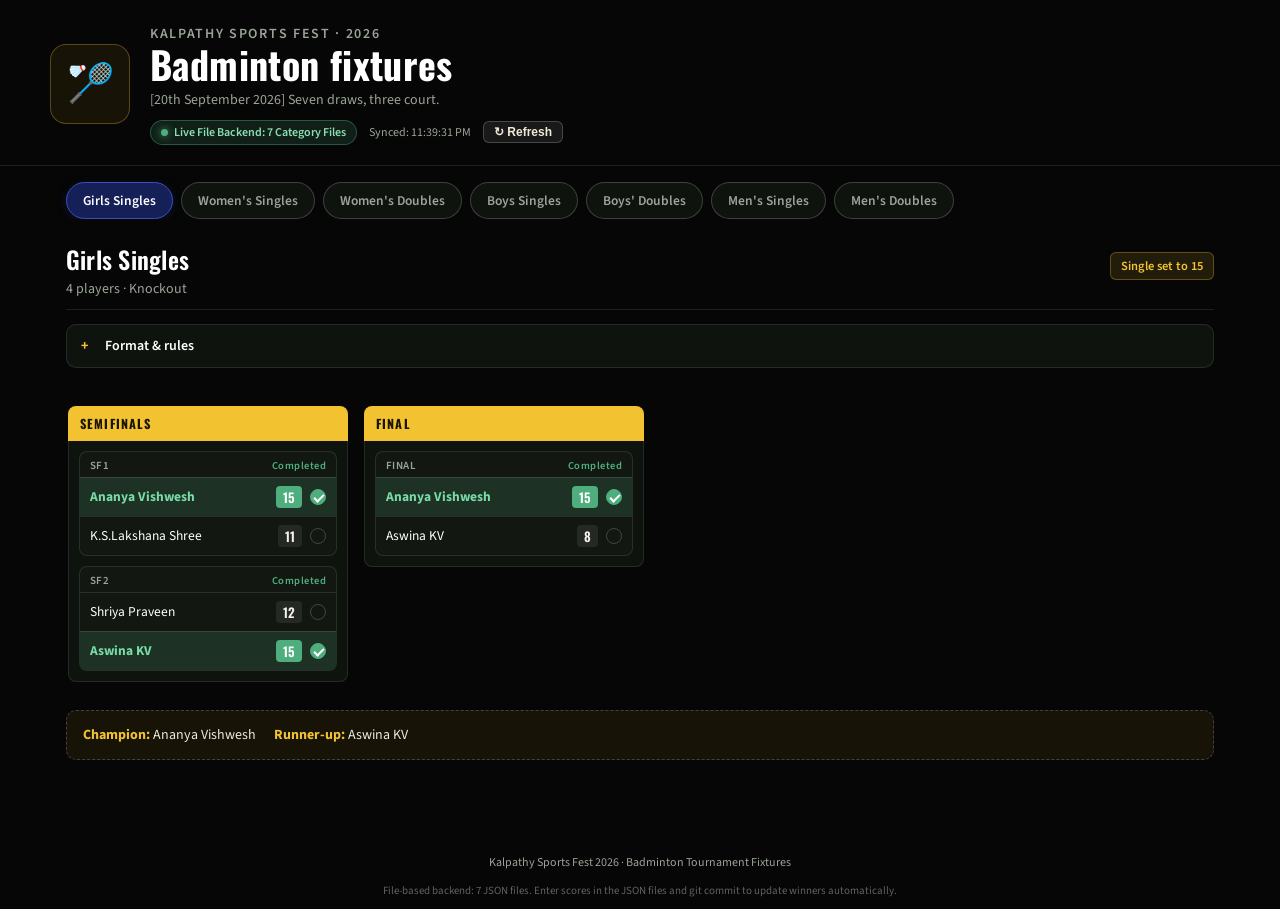
==== public/index.html @ 2b181d4d "feat: update girls' singles final score and add UI styling Update the Girls' Singles final match res" ====
<!DOCTYPE html>
<html lang="en">
<head>
<meta charset="UTF-8">
<title>KSF 2026 — Badminton Fixtures</title>
<meta name="viewport" content="width=device-width, initial-scale=1">
<meta name="description" content="Interactive badminton tournament fixtures for Kalpathy Sports Fest 2026.">
<link rel="preconnect" href="https://fonts.googleapis.com">
<link rel="preconnect" href="https://fonts.gstatic.com" crossorigin>
<link href="https://fonts.googleapis.com/css2?family=Oswald:wght@500;600;700&family=Source+Sans+3:wght@400;500;600;700&display=swap" rel="stylesheet">
<style>
:root {
  --court-deep: #050605;
  --court-mid: #162058;
  --court-line: #f6f3ea;
  --card: #0d120d;
  --gold: #f2c230;
  --gold-soft: rgba(242, 194, 48, 0.12);
  --gold-strong: #f2c230;
  --ink: #eee9d9;
  --muted: #9ba498;
  --hair: rgba(255, 255, 255, 0.1);
  --hair-strong: rgba(255, 255, 255, 0.2);
  --win: #4fae7d;
  --win-bg: rgba(79, 174, 125, 0.18);
  --bg: #050605;
  --surface: #0e130e;
}

* { box-sizing: border-box; }
html, body {
  margin: 0;
  background: var(--bg);
  color: var(--ink);
  font-family: 'Source Sans 3', system-ui, -apple-system, sans-serif;
  -webkit-font-smoothing: antialiased;
  color-scheme: dark;
}
h1, h2, h3, .disp {
  font-family: 'Oswald', Impact, 'Arial Narrow', sans-serif;
  letter-spacing: .01em;
}
.wrap {
  max-width: 1180px;
  margin: 0 auto;
  padding: 0 16px 64px;
}
.hero {
  position: relative;
  overflow: hidden;
  background: #050605;
  border-bottom: 1px solid var(--hair);
  padding: 24px 16px 20px;
}
.hero-inner {
  max-width: 1180px;
  margin: 0 auto;
  position: relative;
}
.hero-brand {
  display: flex;
  align-items: center;
  gap: 20px;
}
.logo-wrap {
  width: 80px;
  height: 80px;
  flex: 0 0 80px;
  display: grid;
  place-items: center;
  border-radius: 16px;
  background: rgba(242, 194, 48, 0.08);
  border: 1px solid rgba(242, 194, 48, 0.3);
  font-size: 38px;
}
.hero-copy {
  min-width: 0;
  flex: 1;
}
.kicker {
  font-size: 13px;
  color: var(--gold);
  text-transform: uppercase;
  letter-spacing: .12em;
  font-weight: 600;
  margin: 0 0 4px;
}
.hero h1 {
  font-size: clamp(26px, 4vw, 38px);
  margin: 0 0 4px;
  font-weight: 700;
  line-height: 1.1;
  color: #ffffff;
}
.hero p {
  margin: 0;
  color: var(--muted);
  font-size: 14px;
  max-width: 600px;
}
.live-status-bar {
  display: flex;
  align-items: center;
  gap: 12px;
  margin-top: 10px;
  font-size: 12px;
  flex-wrap: wrap;
}
.live-badge {
  display: inline-flex;
  align-items: center;
  gap: 6px;
  padding: 3px 10px;
  border-radius: 999px;
  background: rgba(79, 174, 125, 0.15);
  border: 1px solid rgba(79, 174, 125, 0.4);
  color: #8be0b2;
  font-weight: 600;
}
.pulse-dot {
  width: 7px;
  height: 7px;
  border-radius: 50%;
  background: #4fae7d;
  box-shadow: 0 0 8px #4fae7d;
  animation: pulse 1.8s infinite;
}
@keyframes pulse {
  0% { opacity: 0.4; }
  50% { opacity: 1; }
  100% { opacity: 0.4; }
}
.sync-note {
  color: var(--muted);
}
.refresh-btn {
  background: rgba(255, 255, 255, 0.08);
  border: 1px solid rgba(255, 255, 255, 0.2);
  color: var(--ink);
  border-radius: 6px;
  padding: 3px 10px;
  font-size: 12px;
  font-weight: 600;
  cursor: pointer;
}
.refresh-btn:hover {
  background: rgba(255, 255, 255, 0.15);
}
.tabs {
  display: flex;
  gap: 8px;
  overflow-x: auto;
  padding: 16px 16px 0;
  max-width: 1180px;
  margin: 0 auto;
  scrollbar-width: thin;
}
.tabs::-webkit-scrollbar { height: 5px; }
.tab {
  flex: 0 0 auto;
  padding: 8px 16px;
  border-radius: 999px;
  border: 1px solid var(--hair-strong);
  background: var(--surface);
  color: var(--muted);
  font-size: 13.5px;
  font-weight: 600;
  cursor: pointer;
  white-space: nowrap;
  font-family: 'Source Sans 3', sans-serif;
  transition: all .15s ease;
}
.tab:hover {
  color: #fff;
  background: rgba(255, 255, 255, 0.08);
}
.tab.active {
  background: var(--court-mid);
  border-color: #3b50ba;
  color: #fff;
  box-shadow: 0 2px 8px rgba(22, 32, 88, 0.5);
}
.cat {
  display: none;
  animation: fadein .25s ease;
}
.cat.active { display: block; }
@keyframes fadein {
  from { opacity: 0; transform: translateY(4px); }
  to { opacity: 1; transform: translateY(0); }
}
.cat-head {
  padding: 22px 0 10px;
  display: flex;
  flex-wrap: wrap;
  align-items: baseline;
  justify-content: space-between;
  gap: 8px;
  border-bottom: 1px solid var(--hair);
}
.cat-head h2 {
  font-size: 24px;
  margin: 0;
  font-weight: 600;
  color: #fff;
}
.cat-sub {
  color: var(--muted);
  font-size: 14px;
  margin: 2px 0 0;
}
.chip {
  font-size: 12.5px;
  color: var(--gold);
  background: var(--gold-soft);
  border: 1px solid rgba(242, 194, 48, 0.3);
  padding: 4px 10px;
  border-radius: 6px;
  font-weight: 600;
}
details.rules {
  margin: 14px 0 6px;
  border: 1px solid var(--hair);
  border-radius: 10px;
  background: var(--surface);
}
details.rules summary {
  cursor: pointer;
  padding: 11px 14px;
  font-weight: 600;
  font-size: 14px;
  color: #fff;
  list-style: none;
  display: flex;
  align-items: center;
  gap: 8px;
}
details.rules summary::-webkit-details-marker { display: none; }
details.rules summary:before {
  content: "+";
  display: inline-block;
  width: 16px;
  color: var(--gold);
  font-weight: 700;
}
details.rules[open] summary:before { content: "–"; }
details.rules .rulebody { padding: 0 16px 14px 38px; }
details.rules ul { margin: 6px 0; padding-left: 16px; }
details.rules li {
  font-size: 13.5px;
  color: var(--muted);
  line-height: 1.55;
  margin-bottom: 6px;
}
.round-scroll {
  display: flex;
  gap: 16px;
  overflow-x: auto;
  padding: 18px 2px 10px;
  scroll-snap-type: x proximity;
}
.round-col {
  flex: 0 0 280px;
  scroll-snap-align: start;
}
.round-title {
  background: var(--gold-strong);
  color: #1a1503;
  font-size: 12.5px;
  text-transform: uppercase;
  letter-spacing: .09em;
  font-weight: 700;
  padding: 8px 12px;
  border-radius: 8px 8px 0 0;
  font-family: 'Oswald', sans-serif;
}
.round-body {
  border: 1px solid var(--hair);
  border-top: none;
  border-radius: 0 0 8px 8px;
  padding: 10px;
  display: flex;
  flex-direction: column;
  gap: 10px;
  background: var(--surface);
  min-height: 8px;
}
.match {
  border: 1px solid var(--hair);
  border-radius: 8px;
  overflow: hidden;
  background: rgba(255, 255, 255, 0.02);
}
.m-id {
  font-size: 11px;
  color: var(--muted);
  padding: 6px 10px 4px;
  font-weight: 600;
  letter-spacing: .04em;
  display: flex;
  justify-content: space-between;
}
.side {
  display: flex;
  align-items: center;
  justify-content: space-between;
  padding: 8px 10px;
  border-top: 1px solid var(--hair);
  gap: 8px;
  transition: background .12s;
  pointer-events: none !important;
  user-select: none;
}
.side.win {
  background: var(--win-bg);
}
.side .nm-wrap {
  display: flex;
  align-items: center;
  gap: 6px;
  min-width: 0;
  flex: 1;
}
.side .nm {
  font-size: 13.5px;
  line-height: 1.3;
  color: #fff;
}
.side.win .nm {
  color: #79dca6;
  font-weight: 700;
}
.side.placeholder .nm {
  color: var(--muted);
  font-style: italic;
}
.score-tag {
  font-family: 'Oswald', sans-serif;
  font-size: 13px;
  font-weight: 600;
  padding: 1px 7px;
  border-radius: 4px;
  background: rgba(255, 255, 255, 0.08);
  color: #f6f3ea;
  margin-left: auto;
}
.side.win .score-tag {
  background: var(--win);
  color: #ffffff;
}
.tick {
  width: 16px;
  height: 16px;
  border-radius: 50%;
  border: 1.5px solid var(--hair-strong);
  flex: 0 0 16px;
}
.side.win .tick {
  background: var(--win);
  border-color: var(--win);
  position: relative;
}
.side.win .tick:after {
  content: "";
  position: absolute;
  left: 4.5px;
  top: 2px;
  width: 4px;
  height: 8px;
  border: solid #fff;
  border-width: 0 2px 2px 0;
  transform: rotate(45deg);
}
.bye-note {
  font-size: 11.5px;
  color: var(--gold);
  padding: 0 10px 8px;
}
.grp-grid {
  display: grid;
  grid-template-columns: 1fr 1fr;
  gap: 18px;
  margin-top: 16px;
}
@media (max-width: 720px) {
  .grp-grid { grid-template-columns: 1fr; }
}
.grp-card {
  border: 1px solid var(--hair);
  border-radius: 10px;
  background: var(--surface);
  overflow: hidden;
}
.grp-card h3 {
  margin: 0;
  padding: 10px 14px;
  background: var(--gold-strong);
  color: #1a1503;
  font-size: 15px;
  font-weight: 700;
}
.team-row {
  display: flex;
  align-items: center;
  gap: 8px;
  padding: 8px 14px;
  font-size: 13.5px;
  border-top: 1px solid var(--hair);
  color: #fff;
}
.team-row .n {
  color: var(--gold);
  font-weight: 700;
  font-family: 'Oswald', sans-serif;
  width: 18px;
}
.rr-matches { padding: 6px 12px 12px; }
.rr-match {
  display: flex;
  align-items: center;
  gap: 8px;
  padding: 8px 0;
  border-top: 1px solid var(--hair);
  font-size: 13px;
}
.rr-match:first-child { border-top: none; }
.rr-id {
  width: 70px;
  flex: 0 0 70px;
  color: var(--muted);
  font-size: 11px;
  font-weight: 600;
}
.rr-side {
  flex: 1;
  padding: 6px 8px;
  border-radius: 6px;
  line-height: 1.3;
}
.rr-side.win {
  background: var(--win-bg);
  color: #79dca6;
  font-weight: 700;
}
.vs { color: var(--muted); font-size: 11px; }
table.standings {
  width: 100%;
  border-collapse: collapse;
  margin-top: 6px;
  font-size: 12.8px;
}
table.standings th {
  text-align: left;
  font-weight: 600;
  color: var(--muted);
  font-size: 11px;
  text-transform: uppercase;
  letter-spacing: .04em;
  padding: 6px 8px;
  border-bottom: 1px solid var(--hair-strong);
}
table.standings td {
  padding: 7px 8px;
  border-bottom: 1px solid var(--hair);
  color: #fff;
}
table.standings tr.rank1 td {
  background: var(--win-bg);
  font-weight: 700;
  color: #79dca6;
}
.champ-strip {
  margin-top: 18px;
  padding: 14px 16px;
  border: 1px dashed var(--hair-strong);
  border-radius: 10px;
  background: rgba(242, 194, 48, 0.08);
  display: flex;
  flex-wrap: wrap;
  gap: 18px;
  font-size: 14px;
}
.champ-strip b { color: var(--gold); }
footer {
  max-width: 1180px;
  margin: 30px auto 0;
  padding: 0 16px;
  color: var(--muted);
  font-size: 12px;
  text-align: center;
}
</style>
</head>
<body>

<div class="hero">
  <div class="hero-inner">
    <div class="hero-brand">
      <div class="logo-wrap">
        <span>🏸</span>
      </div>
      <div class="hero-copy">
        <p class="kicker">Kalpathy Sports Fest · 2026</p>
        <h1>Badminton fixtures</h1>
        <p>[20th September 2026] Seven draws, three court.</p>
        <div class="live-status-bar">
          <span class="live-badge">
            <span class="pulse-dot"></span>
            <span>Live File Backend: 7 Category Files</span>
          </span>
          <span class="sync-note" id="sync-time">Syncing data...</span>
          <button class="refresh-btn" onclick="KSF.refresh()">↻ Refresh</button>
        </div>
      </div>
    </div>
  </div>
</div>

<div class="tabs" id="tabs"></div>

<div class="wrap" id="catHost"></div>

<footer>
  <p>Kalpathy Sports Fest 2026 · Badminton Tournament Fixtures</p>
  <p style="opacity:0.6;font-size:11px;margin-top:4px;">File-based backend: 7 JSON files. Enter scores in the JSON files and git commit to update winners automatically.</p>
</footer>

<script>
(function() {
  "use strict";

  var CATEGORY_FILES = [
    { id: "girls-singles", file: "girls-singles.json", name: "Girls Singles" },
    { id: "womens-singles", file: "womens-singles.json", name: "Women's Singles" },
    { id: "womens-doubles", file: "womens-doubles.json", name: "Women's Doubles" },
    { id: "boys-singles", file: "boys-singles.json", name: "Boys Singles" },
    { id: "boys-doubles", file: "boys-doubles.json", name: "Boys' Doubles" },
    { id: "mens-singles", file: "mens-singles.json", name: "Men's Singles" },
    { id: "mens-doubles", file: "mens-doubles.json", name: "Men's Doubles" }
  ];

  var GEN_SINGLES = [
    "Toss decides who serves first and choice of ends.",
    "Serves are underarm and diagonal, struck below waist height; server uses the right court on an even score, left on odd.",
    "Full singles court is in play; a shuttle on the line is in.",
    "A let replays the rally without penalty for accidental disturbances (shuttle caught in net, early serve, shuttle breaking apart).",
    "A rally is lost immediately for a shuttle landing out, failing to clear the net, touching a player or their clothing, a double hit, or obstructing an opponent.",
    "Umpire and organizer calls on faults or lets are final."
  ];

  var GEN_DOUBLES = [
    "Toss decides which team serves first and choice of ends.",
    "One serve per turn (no second serve); serves are underarm, diagonal, and below waist height.",
    "The full doubles court, including the wider sidelines and short service line, is in play.",
    "Serving side's service court follows their own score (even = right, odd = left); the receiving pair may stand in either box but can't swap until their side serves.",
    "A let replays the rally without penalty for accidental disturbances.",
    "A rally is lost immediately for a shuttle landing out, failing to clear the net, touching a player, a double hit, obstruction, or both partners touching the shuttle in succession.",
    "Umpire and organizer calls on faults or lets are final."
  ];

  var catDataMap = {};
  var activeCatId = "girls-singles";
  var lastSyncDate = null;

  function esc(s) {
    return String(s || "").replace(/&/g, "&amp;").replace(/</g, "&lt;").replace(/>/g, "&gt;");
  }

  /* Compute winner and scores for a match */
  function getMatchOutcome(m) {
    var hasScores = false;
    var sA = null, sB = null;
    var scoreLabelA = "", scoreLabelB = "";
    var winnerSide = null;

    if (m.scoreA !== null && m.scoreA !== undefined && m.scoreB !== null && m.scoreB !== undefined) {
      sA = parseInt(m.scoreA, 10);
      sB = parseInt(m.scoreB, 10);
      if (!isNaN(sA) && !isNaN(sB)) {
        hasScores = true;
        scoreLabelA = String(sA);
        scoreLabelB = String(sB);
        if (sA > sB) winnerSide = "A";
        else if (sB > sA) winnerSide = "B";
      }
    } else if (Array.isArray(m.sets) && m.sets.length > 0) {
      hasScores = true;
      var winsA = 0, winsB = 0;
      var partsA = [], partsB = [];
      m.sets.forEach(function(set) {
        if (Array.isArray(set) && set.length >= 2) {
          var pA = parseInt(set[0], 10) || 0;
          var pB = parseInt(set[1], 10) || 0;
          partsA.push(pA);
          partsB.push(pB);
          if (pA > pB) winsA++;
          else if (pB > pA) winsB++;
        }
      });
      scoreLabelA = partsA.join(", ");
      scoreLabelB = partsB.join(", ");
      if (winsA > winsB) winnerSide = "A";
      else if (winsB > winsA) winnerSide = "B";
    }

    if (m.winner) {
      winnerSide = m.winner.toUpperCase();
    }

    return {
      hasScores: hasScores || !!m.winner,
      sA: sA,
      sB: sB,
      scoreLabelA: scoreLabelA,
      scoreLabelB: scoreLabelB,
      winnerSide: winnerSide
    };
  }

  /* Resolve placeholder references (e.g. "SF1", "SF1:loser", "GA", "BD:1") */
  function resolveParticipant(sideVal, ctx) {
    if (!sideVal) return { name: "TBD", isResolved: false, isPending: true };

    if (typeof sideVal === "object") {
      if (sideVal.ref) {
        var wObj = sideVal.loser ? ctx.losers[sideVal.ref] : ctx.winners[sideVal.ref];
        if (wObj) return { name: wObj, isResolved: true, isPending: false };
        return { name: (sideVal.loser ? "Loser " : "Winner ") + sideVal.ref, isResolved: false, isPending: true };
      }
      if (sideVal.group) {
        var gKey = sideVal.group + (sideVal.rank ? ":" + sideVal.rank : "");
        var gWinner = ctx.groupRanks[gKey] || ctx.groupRanks[sideVal.group];
        if (gWinner) return { name: gWinner, isResolved: true, isPending: false };
        return { name: "Rank " + (sideVal.rank || "1") + " (" + sideVal.group + ")", isResolved: false, isPending: true };
      }
      if (sideVal.name) return { name: sideVal.name, isResolved: true, isPending: false };
    }

    var str = String(sideVal).trim();

    // Check for "MATCH_ID:loser" or "MATCH_ID-loser"
    if (str.indexOf(":loser") !== -1 || str.indexOf("-loser") !== -1) {
      var matchIdL = str.replace(":loser", "").replace("-loser", "");
      if (ctx.losers[matchIdL]) {
        return { name: ctx.losers[matchIdL], isResolved: true, isPending: false };
      }
      return { name: "Loser " + matchIdL, isResolved: false, isPending: true };
    }

    // Check if it's a match ID reference (e.g. "SF1", "QF2", "R1-M1")
    if (ctx.allMatchIds[str]) {
      if (ctx.winners[str]) {
        return { name: ctx.winners[str], isResolved: true, isPending: false };
      }
      return { name: "Winner " + str, isResolved: false, isPending: true };
    }

    // Check if it's a group reference like "GA", "GB", "BD:1", "BD:2"
    if (ctx.groupRanks[str]) {
      return { name: ctx.groupRanks[str], isResolved: true, isPending: false };
    }
    if (str.indexOf(":") !== -1 && ctx.allGroupIds[str.split(":")[0]]) {
      var parts = str.split(":");
      return { name: "Rank " + parts[1] + " (" + parts[0] + ")", isResolved: false, isPending: true };
    }
    if (ctx.allGroupIds[str]) {
      return { name: "Winner " + str, isResolved: false, isPending: true };
    }

    // Default: it's an actual fixed player or team name!
    return { name: str, isResolved: true, isPending: false };
  }

  /* Compute standings for round robin groups */
  function computeStandings(cat, ctx) {
    var standings = {};
    if (!cat.groups) return standings;

    cat.groups.forEach(function(g) {
      var stats = {};
      g.teams.forEach(function(t) {
        stats[t] = { name: t, p: 0, w: 0, l: 0, pf: 0, pa: 0, diff: 0 };
      });

      g.matches.forEach(function(m) {
        var outcome = getMatchOutcome(m);
        if (outcome.hasScores && outcome.winnerSide) {
          var teamA = m.a;
          var teamB = m.b;
          if (stats[teamA] && stats[teamB]) {
            stats[teamA].p++;
            stats[teamB].p++;
            var sA = outcome.sA !== null ? outcome.sA : 0;
            var sB = outcome.sB !== null ? outcome.sB : 0;
            stats[teamA].pf += sA;
            stats[teamA].pa += sB;
            stats[teamB].pf += sB;
            stats[teamB].pa += sA;

            if (outcome.winnerSide === "A") {
              stats[teamA].w++;
              stats[teamB].l++;
            } else if (outcome.winnerSide === "B") {
              stats[teamB].w++;
              stats[teamA].l++;
            }
          }
        }
      });

      var list = g.teams.map(function(t) {
        var s = stats[t];
        s.diff = s.pf - s.pa;
        return s;
      });

      list.sort(function(x, y) {
        return (y.w - x.w) || (y.diff - x.diff) || (y.pf - x.pf);
      });

      standings[g.id] = list;

      list.forEach(function(item, idx) {
        var rankNum = idx + 1;
        if (item.w > 0 || item.p > 0) {
          ctx.groupRanks[g.id + ":" + rankNum] = item.name;
          if (rankNum === 1) ctx.groupRanks[g.id] = item.name;
        }
      });
    });

    return standings;
  }

  /* Compute full tournament state: winners, losers, advanced slots */
  function computeTournamentContext(cat) {
    var ctx = {
      winners: {},
      losers: {},
      groupRanks: {},
      allMatchIds: {},
      allGroupIds: {}
    };

    if (cat.groups) {
      cat.groups.forEach(function(g) {
        ctx.allGroupIds[g.id] = true;
        g.matches.forEach(function(m) { ctx.allMatchIds[m.id] = true; });
      });
      computeStandings(cat, ctx);
    }

    if (cat.rounds) {
      cat.rounds.forEach(function(round) {
        round.matches.forEach(function(m) { ctx.allMatchIds[m.id] = true; });
      });

      cat.rounds.forEach(function(round) {
        round.matches.forEach(function(m) {
          var a = resolveParticipant(m.a, ctx);
          var b = resolveParticipant(m.b, ctx);
          var outcome = getMatchOutcome(m);

          if (outcome.winnerSide === "A" && a.isResolved) {
            ctx.winners[m.id] = a.name;
            ctx.losers[m.id] = b.name;
          } else if (outcome.winnerSide === "B" && b.isResolved) {
            ctx.winners[m.id] = b.name;
            ctx.losers[m.id] = a.name;
          }
        });
      });
    }

    return ctx;
  }

  /* Render a knockout match card */
  function renderMatchCard(m, ctx) {
    var a = resolveParticipant(m.a, ctx);
    var b = resolveParticipant(m.b, ctx);
    var outcome = getMatchOutcome(m);

    var isWinA = outcome.winnerSide === "A";
    var isWinB = outcome.winnerSide === "B";

    var html = '<div class="match" id="match-' + esc(m.id) + '">';
    html += '<div class="m-id"><span>' + esc(m.id) + '</span>';
    if (outcome.winnerSide) {
      html += '<span style="color:var(--win);font-size:10.5px;">Completed</span>';
    }
    html += '</div>';

    // Side A
    var classA = "side" + (isWinA ? " win" : "") + (a.isPending ? " placeholder" : "");
    html += '<div class="' + classA + '">';
    html += '<div class="nm-wrap"><span class="nm">' + esc(a.name) + '</span></div>';
    if (outcome.scoreLabelA) {
      html += '<span class="score-tag">' + esc(outcome.scoreLabelA) + '</span>';
    }
    html += '<span class="tick"></span>';
    html += '</div>';

    // Side B
    var classB = "side" + (isWinB ? " win" : "") + (b.isPending ? " placeholder" : "");
    html += '<div class="' + classB + '">';
    html += '<div class="nm-wrap"><span class="nm">' + esc(b.name) + '</span></div>';
    if (outcome.scoreLabelB) {
      html += '<span class="score-tag">' + esc(outcome.scoreLabelB) + '</span>';
    }
    html += '<span class="tick"></span>';
    html += '</div>';

    if (m.byeNote) {
      html += '<div class="bye-note">' + esc(m.byeNote) + '</div>';
    }

    html += '</div>';
    return html;
  }

  /* Render rules accordion */
  function renderRulesHTML(id, formatList, generalList) {
    var f = (formatList || []).map(function(x) { return "<li>" + esc(x) + "</li>"; }).join("");
    var g = (generalList || []).map(function(x) { return "<li>" + esc(x) + "</li>"; }).join("");
    return '<details class="rules" id="rules-' + esc(id) + '"><summary>Format &amp; rules</summary><div class="rulebody">' +
      '<div style="font-weight:600;font-size:12.5px;color:var(--muted);margin:8px 0 4px;text-transform:uppercase;letter-spacing:.05em;">Format &amp; scoring</div><ul>' + f + '</ul>' +
      '<div style="font-weight:600;font-size:12.5px;color:var(--muted);margin:10px 0 4px;text-transform:uppercase;letter-spacing:.05em;">General play</div><ul>' + g + '</ul>' +
      '</div></details>';
  }

  /* Render podium champion strip */
  function renderChampionLine(cat, ctx) {
    if (!cat.rounds || cat.rounds.length === 0) return "";
    var lastRound = cat.rounds[cat.rounds.length - 1];
    var finalMatch = lastRound.matches.filter(function(m) { return /FINAL/i.test(m.id) && !/3RD/i.test(m.id); })[0];
    var thirdMatch = lastRound.matches.filter(function(m) { return /3RD/i.test(m.id); })[0];

    var parts = [];
    if (finalMatch) {
      var w = ctx.winners[finalMatch.id];
      var l = ctx.losers[finalMatch.id];
      parts.push('<span><b>Champion:</b> ' + esc(w || "TBD") + '</span>');
      parts.push('<span><b>Runner-up:</b> ' + esc(l || "TBD") + '</span>');
    }
    if (thirdMatch) {
      var w3 = ctx.winners[thirdMatch.id];
      parts.push('<span><b>3rd place:</b> ' + esc(w3 || "TBD") + '</span>');
    }
    return parts.length ? '<div class="champ-strip">' + parts.join("") + '</div>' : "";
  }

  /* Render a single category view */
  function renderCategoryView(cat) {
    var host = document.getElementById("cat-" + cat.id);
    if (!host) return;

    var ctx = computeTournamentContext(cat);
    var body = host.querySelector(".cat-body");

    var html = "";

    if (cat.type === "roundrobin") {
      var standings = computeStandings(cat, ctx);
      html += '<div class="grp-grid">';
      cat.groups.forEach(function(g) {
        html += '<div class="grp-card"><h3>' + esc(g.name) + ' — teams</h3>';
        g.teams.forEach(function(t, i) {
          html += '<div class="team-row"><span class="n">' + (i + 1) + '</span><span>' + esc(t) + '</span></div>';
        });

        html += '<div class="rr-matches">';
        g.matches.forEach(function(m) {
          var outcome = getMatchOutcome(m);
          var isWinA = outcome.winnerSide === "A";
          var isWinB = outcome.winnerSide === "B";

          html += '<div class="rr-match">' +
            '<span class="rr-id">' + esc(m.id.replace(g.id + "-", "")) + '</span>' +
            '<span class="rr-side' + (isWinA ? " win" : "") + '">' + esc(m.a) + '</span>' +
            (outcome.scoreLabelA ? '<span class="score-tag">' + esc(outcome.scoreLabelA) + '</span>' : '') +
            '<span class="vs">v</span>' +
            (outcome.scoreLabelB ? '<span class="score-tag">' + esc(outcome.scoreLabelB) + '</span>' : '') +
            '<span class="rr-side' + (isWinB ? " win" : "") + '">' + esc(m.b) + '</span>' +
            '</div>';
        });
        html += '</div>';

        var st = standings[g.id] || [];
        html += '<div style="padding:0 14px 14px;"><table class="standings"><tr><th>Team</th><th>P</th><th>W</th><th>L</th><th>Diff</th></tr>';
        st.forEach(function(s, i) {
          var isTop = (i === 0 && s.w > 0);
          html += '<tr class="' + (isTop ? "rank1" : "") + '"><td>' + esc(s.name) + '</td><td>' + s.p + '</td><td>' + s.w + '</td><td>' + s.l + '</td><td>' + (s.diff > 0 ? "+" : "") + s.diff + '</td></tr>';
        });
        html += '</table></div></div>';
      });
      html += '</div>';

      if (cat.rounds && cat.rounds.length > 0) {
        html += '<div style="margin-top:22px;" class="round-scroll">';
        cat.rounds.forEach(function(round) {
          html += '<div class="round-col"><div class="round-title">' + esc(round.name) + '</div><div class="round-body">';
          round.matches.forEach(function(m) { html += renderMatchCard(m, ctx); });
          html += '</div></div>';
        });
        html += '</div>';
      }
    } else {
      // Knockout
      html += '<div class="round-scroll">';
      cat.rounds.forEach(function(round) {
        html += '<div class="round-col"><div class="round-title">' + esc(round.name) + '</div><div class="round-body">';
        round.matches.forEach(function(m) { html += renderMatchCard(m, ctx); });
        html += '</div></div>';
      });
      html += '</div>';
    }

    body.innerHTML = html;

    var champHost = host.querySelector(".champ-host");
    if (champHost) {
      champHost.innerHTML = renderChampionLine(cat, ctx);
    }
  }

  /* Fetch all 7 category files with multi-path fallback and cache-busting */
  function fetchCategoryFile(filename) {
    var ts = "?_t=" + Date.now();
    var pathsToTry = [
      "./data/" + filename + ts,
      "data/" + filename + ts,
      "./" + filename + ts
    ];

    function tryPath(idx) {
      if (idx >= pathsToTry.length) {
        return Promise.reject(new Error("Cannot load " + filename));
      }
      return fetch(pathsToTry[idx], { cache: "no-store" })
        .then(function(res) {
          if (!res.ok) throw new Error("HTTP " + res.status);
          return res.json();
        })
        .catch(function() {
          return tryPath(idx + 1);
        });
    }

    return tryPath(0);
  }

  function fetchAllCategories(silent) {
    var promises = CATEGORY_FILES.map(function(item) {
      return fetchCategoryFile(item.file)
        .then(function(json) {
          catDataMap[item.id] = json;
        })
        .catch(function(err) {
          console.warn("Could not load " + item.file, err);
        });
    });

    return Promise.all(promises).then(function() {
      lastSyncDate = new Date();
      var timeEl = document.getElementById("sync-time");
      if (timeEl) {
        timeEl.textContent = "Synced: " + lastSyncDate.toLocaleTimeString();
      }
      CATEGORY_FILES.forEach(function(item) {
        var cat = catDataMap[item.id];
        if (cat) {
          var titleEl = document.getElementById("title-" + item.id);
          var subEl = document.getElementById("sub-" + item.id);
          var chipEl = document.getElementById("chip-" + item.id);
          var rulesEl = document.getElementById("rules-host-" + item.id);

          if (titleEl) titleEl.textContent = cat.name;
          if (subEl) subEl.textContent = cat.subtitle || "";
          if (chipEl) chipEl.textContent = cat.chip || "";
          if (rulesEl && !rulesEl.hasChildNodes()) {
            var genRules = (cat.type === "roundrobin" || cat.id.indexOf("doubles") !== -1) ? GEN_DOUBLES : GEN_SINGLES;
            rulesEl.innerHTML = renderRulesHTML(cat.id, cat.rulesFormat || [], genRules);
          }
          renderCategoryView(cat);
        }
      });
    });
  }

  function showTab(id) {
    activeCatId = id;
    CATEGORY_FILES.forEach(function(item) {
      var catEl = document.getElementById("cat-" + item.id);
      var tabEl = document.getElementById("tabbtn-" + item.id);
      if (catEl) catEl.classList.toggle("active", item.id === id);
      if (tabEl) tabEl.classList.toggle("active", item.id === id);
    });
  }

  /* Initialize DOM */
  function initDOM() {
    var tabsHost = document.getElementById("tabs");
    var catHost = document.getElementById("catHost");

    tabsHost.innerHTML = "";
    catHost.innerHTML = "";

    CATEGORY_FILES.forEach(function(item, i) {
      // Tab button
      var tab = document.createElement("button");
      tab.className = "tab" + (item.id === activeCatId ? " active" : "");
      tab.textContent = item.name;
      tab.id = "tabbtn-" + item.id;
      tab.onclick = function() { showTab(item.id); };
      tabsHost.appendChild(tab);

      // Category Section
      var section = document.createElement("div");
      section.className = "cat" + (item.id === activeCatId ? " active" : "");
      section.id = "cat-" + item.id;
      section.innerHTML =
        '<div class="cat-head">' +
          '<div><h2 id="title-' + esc(item.id) + '">' + esc(item.name) + '</h2>' +
          '<p class="cat-sub" id="sub-' + esc(item.id) + '">Loading data...</p></div>' +
          '<div style="display:flex;align-items:center;gap:8px;">' +
            '<span class="chip" id="chip-' + esc(item.id) + '">Loading...</span>' +
          '</div>' +
        '</div>' +
        '<div class="rules-host" id="rules-host-' + esc(item.id) + '"></div>' +
        '<div class="cat-body" style="padding-top:14px;">Loading fixtures...</div>' +
        '<div class="champ-host"></div>';
      catHost.appendChild(section);
    });

    // Fetch initial data
    fetchAllCategories();

    // Auto-poll every 15 seconds for live venue score commits
    setInterval(function() {
      fetchAllCategories(true);
    }, 15000);
  }

  // Export to window
  window.KSF = {
    showTab: showTab,
    refresh: fetchAllCategories
  };

  if (document.readyState === "loading") {
    document.addEventListener("DOMContentLoaded", initDOM);
  } else {
    initDOM();
  }
})();
</script>
</body>
</html>
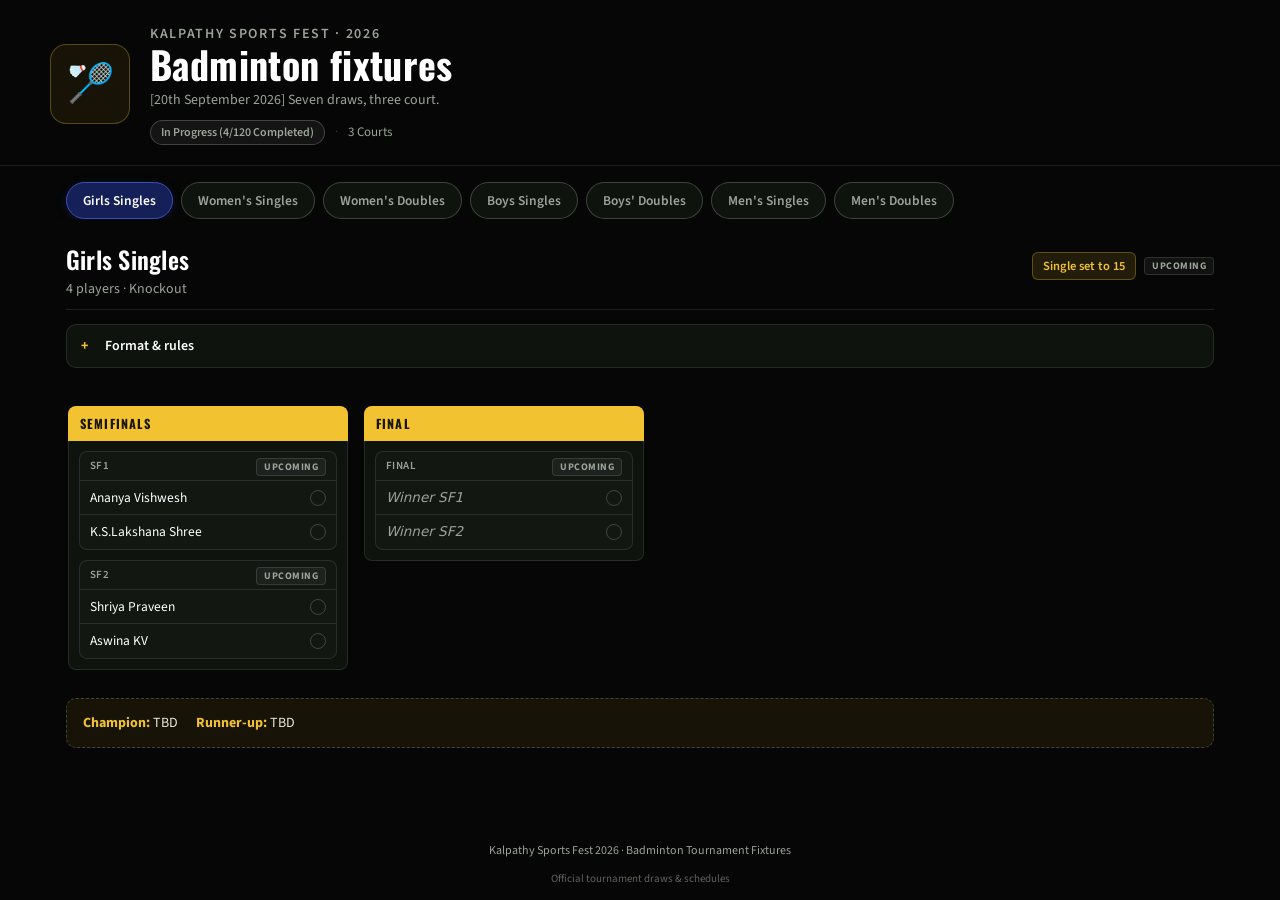
==== commit c4b7c49a: "feat: add 2026 badminton tournament fixtures Initialize tournament data structures for boys, girls, " ====
--- a/public/index.html
+++ b/public/index.html
@@ -72,6 +72,18 @@
   background: rgba(242, 194, 48, 0.08);
   border: 1px solid rgba(242, 194, 48, 0.3);
   font-size: 38px;
+  overflow: hidden;
+  position: relative;
+}
+.ksf-logo {
+  width: 100%;
+  height: 100%;
+  object-fit: contain;
+  display: block;
+}
+.logo-fallback {
+  font-size: 38px;
+  line-height: 1;
 }
 .hero-copy {
   min-width: 0;
@@ -98,31 +110,48 @@
   font-size: 14px;
   max-width: 600px;
 }
-.live-status-bar {
+.hero-meta-row {
   display: flex;
   align-items: center;
-  gap: 12px;
+  gap: 10px;
   margin-top: 10px;
-  font-size: 12px;
+  font-size: 13px;
   flex-wrap: wrap;
 }
-.live-badge {
+.tourney-status-badge {
   display: inline-flex;
   align-items: center;
   gap: 6px;
   padding: 3px 10px;
   border-radius: 999px;
-  background: rgba(79, 174, 125, 0.15);
-  border: 1px solid rgba(79, 174, 125, 0.4);
-  color: #8be0b2;
+  font-size: 12px;
   font-weight: 600;
+  background: rgba(255, 255, 255, 0.06);
+  border: 1px solid var(--hair-strong);
+  color: var(--muted);
+}
+.tourney-status-badge.is-live {
+  background: rgba(239, 68, 68, 0.15);
+  border-color: rgba(239, 68, 68, 0.4);
+  color: #fca5a5;
+}
+.tourney-status-badge.is-live .pulse-dot {
+  background: #ef4444;
+  box-shadow: 0 0 8px #ef4444;
+}
+.meta-dot {
+  color: var(--hair-strong);
+}
+.court-summary {
+  color: var(--muted);
+  font-size: 13px;
 }
 .pulse-dot {
-  width: 7px;
-  height: 7px;
+  width: 6px;
+  height: 6px;
   border-radius: 50%;
   background: #4fae7d;
-  box-shadow: 0 0 8px #4fae7d;
+  box-shadow: 0 0 6px #4fae7d;
   animation: pulse 1.8s infinite;
 }
 @keyframes pulse {
@@ -130,21 +159,43 @@
   50% { opacity: 1; }
   100% { opacity: 0.4; }
 }
-.sync-note {
+
+/* Match & Category status badges: Live, Upcoming, Completed */
+.badge-status {
+  font-size: 10px;
+  font-weight: 700;
+  letter-spacing: .05em;
+  text-transform: uppercase;
+  padding: 2px 7px;
+  border-radius: 4px;
+  display: inline-flex;
+  align-items: center;
+  gap: 4px;
+  line-height: 1.2;
+}
+.badge-live {
+  background: rgba(239, 68, 68, 0.18);
+  border: 1px solid rgba(239, 68, 68, 0.45);
+  color: #fca5a5;
+}
+.badge-live .pulse-dot {
+  background: #ef4444;
+  box-shadow: 0 0 6px #ef4444;
+}
+.badge-completed {
+  background: rgba(79, 174, 125, 0.15);
+  border: 1px solid rgba(79, 174, 125, 0.35);
+  color: #79dca6;
+}
+.badge-upcoming {
+  background: rgba(255, 255, 255, 0.05);
+  border: 1px solid rgba(255, 255, 255, 0.12);
   color: var(--muted);
 }
-.refresh-btn {
-  background: rgba(255, 255, 255, 0.08);
-  border: 1px solid rgba(255, 255, 255, 0.2);
-  color: var(--ink);
-  border-radius: 6px;
-  padding: 3px 10px;
-  font-size: 12px;
-  font-weight: 600;
-  cursor: pointer;
-}
-.refresh-btn:hover {
-  background: rgba(255, 255, 255, 0.15);
+.badge-inprogress {
+  background: rgba(242, 194, 48, 0.12);
+  border: 1px solid rgba(242, 194, 48, 0.3);
+  color: var(--gold);
 }
 .tabs {
   display: flex;
@@ -497,19 +548,17 @@
   <div class="hero-inner">
     <div class="hero-brand">
       <div class="logo-wrap">
-        <span>🏸</span>
+        <img class="ksf-logo" src="./logo.png" alt="Kalpathy Sports Fest logo" onerror="this.onerror=null;this.style.display='none';var fb=this.parentElement.querySelector('.logo-fallback');if(fb)fb.style.display='block';">
+        <span class="logo-fallback" style="display:none;">🏸</span>
       </div>
       <div class="hero-copy">
         <p class="kicker">Kalpathy Sports Fest · 2026</p>
         <h1>Badminton fixtures</h1>
         <p>[20th September 2026] Seven draws, three court.</p>
-        <div class="live-status-bar">
-          <span class="live-badge">
-            <span class="pulse-dot"></span>
-            <span>Live File Backend: 7 Category Files</span>
-          </span>
-          <span class="sync-note" id="sync-time">Syncing data...</span>
-          <button class="refresh-btn" onclick="KSF.refresh()">↻ Refresh</button>
+        <div class="hero-meta-row">
+          <span class="tourney-status-badge" id="global-status-badge">Upcoming · 20th Sept 2026</span>
+          <span class="meta-dot">·</span>
+          <span class="court-summary">3 Courts</span>
         </div>
       </div>
     </div>
@@ -522,7 +571,7 @@
 
 <footer>
   <p>Kalpathy Sports Fest 2026 · Badminton Tournament Fixtures</p>
-  <p style="opacity:0.6;font-size:11px;margin-top:4px;">File-based backend: 7 JSON files. Enter scores in the JSON files and git commit to update winners automatically.</p>
+  <p style="opacity:0.6;font-size:11px;margin-top:4px;">Official tournament draws &amp; schedules</p>
 </footer>
 
 <script>
@@ -708,9 +757,21 @@
         }
       });
 
+      // Count remaining unplayed matches per team in this group
+      var totalUnplayed = 0;
+      g.matches.forEach(function(m) {
+        var outcome = getMatchOutcome(m);
+        if (!outcome.winnerSide) {
+          totalUnplayed++;
+          if (stats[m.a]) stats[m.a].rem = (stats[m.a].rem || 0) + 1;
+          if (stats[m.b]) stats[m.b].rem = (stats[m.b].rem || 0) + 1;
+        }
+      });
+
       var list = g.teams.map(function(t) {
         var s = stats[t];
         s.diff = s.pf - s.pa;
+        s.rem = s.rem || 0;
         return s;
       });
 
@@ -720,13 +781,63 @@
 
       standings[g.id] = list;
 
-      list.forEach(function(item, idx) {
-        var rankNum = idx + 1;
-        if (item.w > 0 || item.p > 0) {
+      // Condition for advancing finalists:
+      // A team is ONLY accepted as finalist if:
+      // 1) All group matches are completed, OR
+      // 2) It is mathematically impossible for another team to overtake them (wins, then point difference)
+      if (totalUnplayed === 0) {
+        // All matches played -> final standings are 100% locked
+        list.forEach(function(item, idx) {
+          var rankNum = idx + 1;
           ctx.groupRanks[g.id + ":" + rankNum] = item.name;
           if (rankNum === 1) ctx.groupRanks[g.id] = item.name;
+        });
+      } else {
+        // Can team Y mathematically overtake team X on wins or point difference?
+        function canOvertake(y, x) {
+          var maxYWins = y.w + (y.rem || 0);
+          var minXWins = x.w;
+          if (maxYWins > minXWins) return true;
+          if (maxYWins === minXWins) {
+            var target = cat.targetScore || 15;
+            var maxYDiff = y.diff + (y.rem || 0) * target;
+            var minXDiff = x.diff - (x.rem || 0) * target;
+            if (maxYDiff >= minXDiff) return true;
+          }
+          return false;
         }
-      });
+
+        // Check if Rank 1 is mathematically clinched
+        var leader = list[0];
+        if (leader && leader.p > 0) {
+          var leaderClinched = true;
+          for (var i = 1; i < list.length; i++) {
+            if (canOvertake(list[i], leader)) {
+              leaderClinched = false;
+              break;
+            }
+          }
+          if (leaderClinched) {
+            ctx.groupRanks[g.id + ":1"] = leader.name;
+            ctx.groupRanks[g.id] = leader.name;
+          }
+        }
+
+        // Check if Rank 2 is mathematically clinched (for groups where top 2 advance)
+        if (ctx.groupRanks[g.id + ":1"] && list.length > 1) {
+          var second = list[1];
+          var secondClinched = true;
+          for (var j = 2; j < list.length; j++) {
+            if (canOvertake(list[j], second)) {
+              secondClinched = false;
+              break;
+            }
+          }
+          if (secondClinched) {
+            ctx.groupRanks[g.id + ":2"] = second.name;
+          }
+        }
+      }
     });
 
     return standings;
@@ -775,21 +886,41 @@
     return ctx;
   }
 
+  /* Determine match status: 'live', 'upcoming', 'completed' */
+  function getMatchStatus(m, outcome) {
+    if (m.status) {
+      var s = String(m.status).trim().toLowerCase();
+      if (s === "live" || s === "in-progress" || s === "ongoing" || s === "playing") return "live";
+      if (s === "completed" || s === "finished" || s === "done") return "completed";
+      if (s === "upcoming" || s === "scheduled") return "upcoming";
+    }
+    if (m.live === true) return "live";
+    if (outcome.winnerSide) return "completed";
+    return "upcoming";
+  }
+
+  function renderStatusBadge(status) {
+    if (status === "live") {
+      return '<span class="badge-status badge-live"><span class="pulse-dot"></span>Live</span>';
+    }
+    if (status === "completed") {
+      return '<span class="badge-status badge-completed">Completed</span>';
+    }
+    return '<span class="badge-status badge-upcoming">Upcoming</span>';
+  }
+
   /* Render a knockout match card */
   function renderMatchCard(m, ctx) {
     var a = resolveParticipant(m.a, ctx);
     var b = resolveParticipant(m.b, ctx);
     var outcome = getMatchOutcome(m);
+    var status = getMatchStatus(m, outcome);
 
     var isWinA = outcome.winnerSide === "A";
     var isWinB = outcome.winnerSide === "B";
 
-    var html = '<div class="match" id="match-' + esc(m.id) + '">';
-    html += '<div class="m-id"><span>' + esc(m.id) + '</span>';
-    if (outcome.winnerSide) {
-      html += '<span style="color:var(--win);font-size:10.5px;">Completed</span>';
-    }
-    html += '</div>';
+    var html = '<div class="match match-' + status + '" id="match-' + esc(m.id) + '">';
+    html += '<div class="m-id"><span>' + esc(m.id) + '</span>' + renderStatusBadge(status) + '</div>';
 
     // Side A
     var classA = "side" + (isWinA ? " win" : "") + (a.isPending ? " placeholder" : "");
@@ -872,17 +1003,19 @@
         html += '<div class="rr-matches">';
         g.matches.forEach(function(m) {
           var outcome = getMatchOutcome(m);
+          var status = getMatchStatus(m, outcome);
           var isWinA = outcome.winnerSide === "A";
           var isWinB = outcome.winnerSide === "B";
 
-          html += '<div class="rr-match">' +
-            '<span class="rr-id">' + esc(m.id.replace(g.id + "-", "")) + '</span>' +
+          html += '<div class="rr-match match-' + status + '">' +
+            '<div style="display:flex;align-items:center;gap:6px;"><span class="rr-id">' + esc(m.id.replace(g.id + "-", "")) + '</span>' + renderStatusBadge(status) + '</div>' +
+            '<div style="display:flex;align-items:center;gap:6px;flex:1;min-width:0;">' +
             '<span class="rr-side' + (isWinA ? " win" : "") + '">' + esc(m.a) + '</span>' +
             (outcome.scoreLabelA ? '<span class="score-tag">' + esc(outcome.scoreLabelA) + '</span>' : '') +
             '<span class="vs">v</span>' +
             (outcome.scoreLabelB ? '<span class="score-tag">' + esc(outcome.scoreLabelB) + '</span>' : '') +
             '<span class="rr-side' + (isWinB ? " win" : "") + '">' + esc(m.b) + '</span>' +
-            '</div>';
+            '</div></div>';
         });
         html += '</div>';
 
@@ -922,15 +1055,54 @@
     if (champHost) {
       champHost.innerHTML = renderChampionLine(cat, ctx);
     }
+
+    /* Update category status badge */
+    var catMatches = 0, catLive = 0, catCompleted = 0;
+    function tallyMatch(m) {
+      catMatches++;
+      var out = getMatchOutcome(m);
+      var st = getMatchStatus(m, out);
+      if (st === "live") catLive++;
+      else if (st === "completed") catCompleted++;
+    }
+    if (cat.groups) {
+      cat.groups.forEach(function(g) { g.matches.forEach(tallyMatch); });
+    }
+    if (cat.rounds) {
+      cat.rounds.forEach(function(r) { r.matches.forEach(tallyMatch); });
+    }
+
+    var catStatusEl = document.getElementById("cat-status-" + cat.id);
+    if (catStatusEl) {
+      if (catLive > 0) {
+        catStatusEl.className = "badge-status badge-live";
+        catStatusEl.innerHTML = '<span class="pulse-dot"></span>Live (' + catLive + ')';
+      } else if (catCompleted === catMatches && catMatches > 0) {
+        catStatusEl.className = "badge-status badge-completed";
+        catStatusEl.textContent = "Completed";
+      } else if (catCompleted > 0) {
+        catStatusEl.className = "badge-status badge-inprogress";
+        catStatusEl.textContent = "In Progress (" + catCompleted + "/" + catMatches + ")";
+      } else {
+        catStatusEl.className = "badge-status badge-upcoming";
+        catStatusEl.textContent = "Upcoming";
+      }
+    }
   }
 
   /* Fetch all 7 category files with multi-path fallback and cache-busting */
   function fetchCategoryFile(filename) {
     var ts = "?_t=" + Date.now();
+    var pathname = window.location.pathname || "/";
+    var baseDir = pathname.substring(0, pathname.lastIndexOf("/") + 1);
+    if (!baseDir.endsWith("/")) baseDir += "/";
+
     var pathsToTry = [
       "./data/" + filename + ts,
+      baseDir + "data/" + filename + ts,
       "data/" + filename + ts,
-      "./" + filename + ts
+      "./" + filename + ts,
+      baseDir + filename + ts
     ];
 
     function tryPath(idx) {
@@ -962,14 +1134,21 @@
     });
 
     return Promise.all(promises).then(function() {
-      lastSyncDate = new Date();
-      var timeEl = document.getElementById("sync-time");
-      if (timeEl) {
-        timeEl.textContent = "Synced: " + lastSyncDate.toLocaleTimeString();
-      }
+      var totalMatches = 0, totalLive = 0, totalCompleted = 0;
+
       CATEGORY_FILES.forEach(function(item) {
         var cat = catDataMap[item.id];
         if (cat) {
+          function scan(m) {
+            totalMatches++;
+            var out = getMatchOutcome(m);
+            var st = getMatchStatus(m, out);
+            if (st === "live") totalLive++;
+            else if (st === "completed") totalCompleted++;
+          }
+          if (cat.groups) cat.groups.forEach(function(g) { g.matches.forEach(scan); });
+          if (cat.rounds) cat.rounds.forEach(function(r) { r.matches.forEach(scan); });
+
           var titleEl = document.getElementById("title-" + item.id);
           var subEl = document.getElementById("sub-" + item.id);
           var chipEl = document.getElementById("chip-" + item.id);
@@ -985,6 +1164,23 @@
           renderCategoryView(cat);
         }
       });
+
+      var globalBadge = document.getElementById("global-status-badge");
+      if (globalBadge) {
+        if (totalLive > 0) {
+          globalBadge.className = "tourney-status-badge is-live";
+          globalBadge.innerHTML = '<span class="pulse-dot"></span>' + totalLive + ' Match' + (totalLive > 1 ? 'es' : '') + ' Live';
+        } else if (totalCompleted === totalMatches && totalMatches > 0) {
+          globalBadge.className = "tourney-status-badge";
+          globalBadge.innerHTML = 'Tournament Completed';
+        } else if (totalCompleted > 0) {
+          globalBadge.className = "tourney-status-badge";
+          globalBadge.innerHTML = 'In Progress (' + totalCompleted + '/' + totalMatches + ' Completed)';
+        } else {
+          globalBadge.className = "tourney-status-badge";
+          globalBadge.innerHTML = 'Upcoming · 20th Sept 2026';
+        }
+      }
     });
   }
 
@@ -1025,6 +1221,7 @@
           '<p class="cat-sub" id="sub-' + esc(item.id) + '">Loading data...</p></div>' +
           '<div style="display:flex;align-items:center;gap:8px;">' +
             '<span class="chip" id="chip-' + esc(item.id) + '">Loading...</span>' +
+            '<span class="badge-status badge-upcoming" id="cat-status-' + esc(item.id) + '">Upcoming</span>' +
           '</div>' +
         '</div>' +
         '<div class="rules-host" id="rules-host-' + esc(item.id) + '"></div>' +
